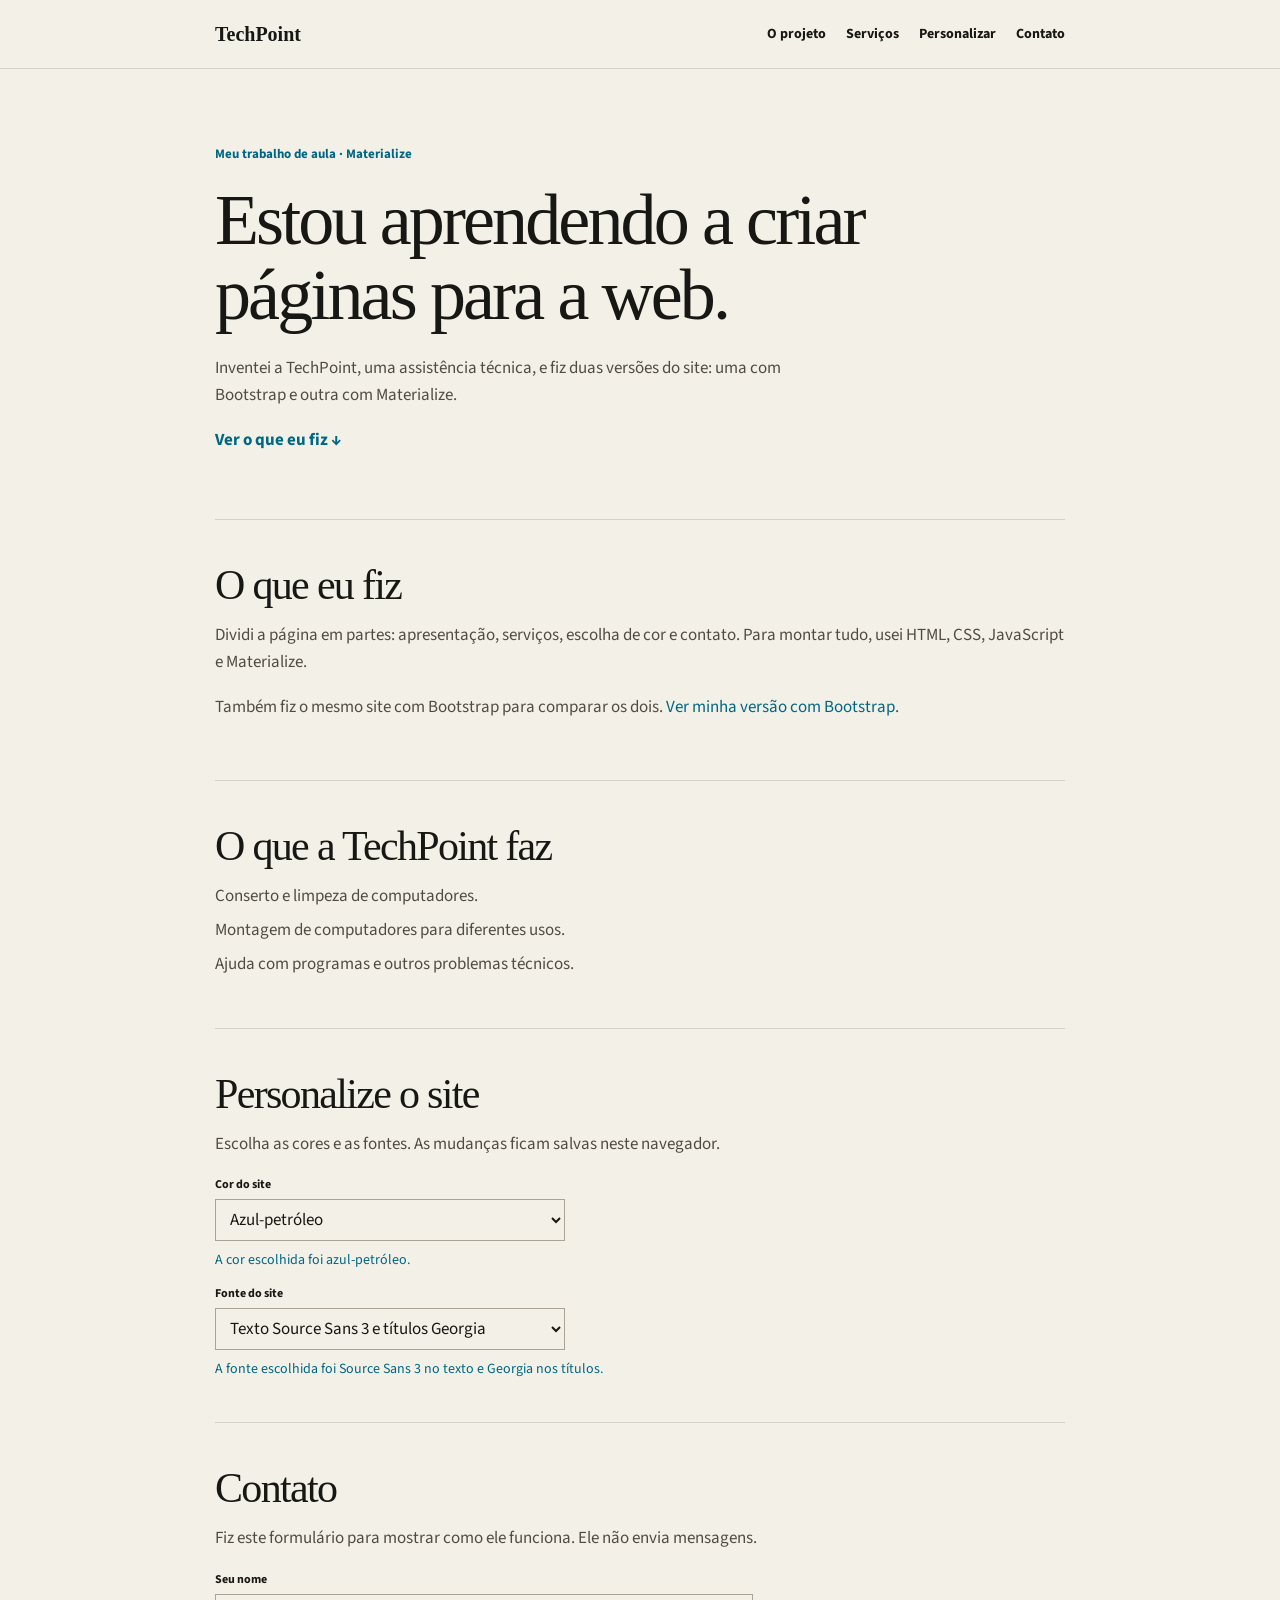
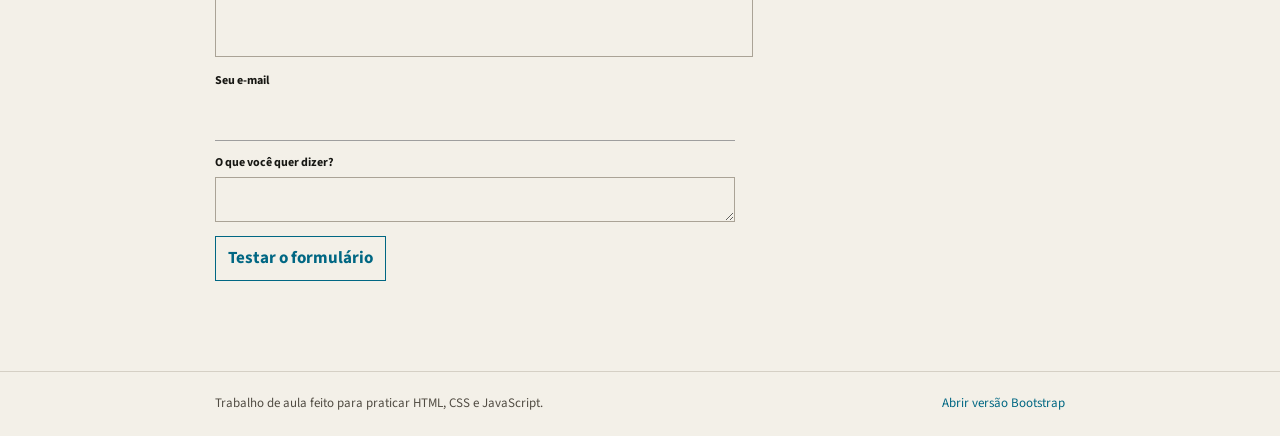
==== materialize/index.html @ 27cfdbdc "Add persistent font preferences" ====
<!doctype html>
<html lang="pt-BR">
<head>
  <meta charset="utf-8">
  <meta name="viewport" content="width=device-width, initial-scale=1">
  <title>TechPoint - Materialize</title>
  <link rel="preconnect" href="https://fonts.googleapis.com">
  <link rel="preconnect" href="https://fonts.gstatic.com" crossorigin>
  <link href="https://fonts.googleapis.com/css2?family=Source+Sans+3:wght@400;600;700&display=swap" rel="stylesheet">
  <link href="https://cdnjs.cloudflare.com/ajax/libs/materialize/1.0.0/css/materialize.min.css" rel="stylesheet">
  <link rel="stylesheet" href="../css/estilos.css">
</head>
<body>
  <header class="site-header">
    <div class="container header-content">
      <a class="logo" href="#inicio">TechPoint</a>
      <nav aria-label="Navegação principal">
        <a href="#projeto">O projeto</a>
        <a href="#servicos">Serviços</a>
        <a href="#preferencias">Personalizar</a>
        <a href="#contato">Contato</a>
      </nav>
    </div>
  </header>

  <main class="container">
    <section class="intro" id="inicio">
      <p class="eyebrow">Meu trabalho de aula · Materialize</p>
      <h1>Estou aprendendo a criar páginas para a web.</h1>
      <p>Inventei a TechPoint, uma assistência técnica, e fiz duas versões do site: uma com Bootstrap e outra com Materialize.</p>
      <a class="text-link" href="#projeto">Ver o que eu fiz ↓</a>
    </section>

    <section class="content-section" id="projeto">
      <h2>O que eu fiz</h2>
      <p>Dividi a página em partes: apresentação, serviços, escolha de cor e contato. Para montar tudo, usei HTML, CSS, JavaScript e Materialize.</p>
      <p>Também fiz o mesmo site com Bootstrap para comparar os dois. <a href="../bootstrap/">Ver minha versão com Bootstrap</a>.</p>
    </section>

    <section class="content-section" id="servicos">
      <h2>O que a TechPoint faz</h2>
      <ul class="service-list">
        <li>Conserto e limpeza de computadores.</li>
        <li>Montagem de computadores para diferentes usos.</li>
        <li>Ajuda com programas e outros problemas técnicos.</li>
      </ul>
    </section>

    <section class="content-section" id="preferencias">
      <h2>Personalize o site</h2>
      <p>Escolha as cores e as fontes. As mudanças ficam salvas neste navegador.</p>
      <label for="paleta">Cor do site</label>
      <select id="paleta" class="browser-default preference-select">
        <option value="petroleo">Azul-petróleo</option>
        <option value="oliva">Verde-oliva</option>
        <option value="ocre">Ocre</option>
      </select>
      <p id="estado-preferencia" class="status-message mensagem-destaque" role="status" aria-live="polite"></p>
      <label for="fonte">Fonte do site</label>
      <select id="fonte" class="browser-default preference-select">
        <option value="mista">Texto Source Sans 3 e títulos Georgia</option>
        <option value="serifada">Georgia</option>
        <option value="sem-serifa">Source Sans 3</option>
      </select>
      <p id="estado-fonte" class="status-message mensagem-destaque" role="status" aria-live="polite"></p>
    </section>

    <section class="content-section" id="contato">
      <h2>Contato</h2>
      <p>Fiz este formulário para mostrar como ele funciona. Ele não envia mensagens.</p>
      <form id="form-contato" class="contact-form">
        <label for="nome">Seu nome</label>
        <input id="nome" name="nome" autocomplete="name" required>

        <label for="email">Seu e-mail</label>
        <input id="email" name="email" type="email" autocomplete="email" required>

        <label for="mensagem">O que você quer dizer?</label>
        <textarea id="mensagem" name="mensagem" rows="3" required></textarea>

        <button class="simple-button" type="submit">Testar o formulário</button>
        <p id="resposta-formulario" class="status-message mensagem-destaque" role="status" aria-live="polite"></p>
      </form>
    </section>
  </main>

  <footer class="site-footer">
    <div class="container footer-content">
      <span>Trabalho de aula feito para praticar HTML, CSS e JavaScript.</span>
      <a href="../bootstrap/">Abrir versão Bootstrap</a>
    </div>
  </footer>
  <script src="../js/preferencias.js"></script>
</body>
</html>
---- css/estilos.css ----
:root {
  --fundo: #f3f0e8;
  --texto: #171713;
  --texto-suave: #514c43;
  --linha: #d5d0c5;
  --destaque: #006783;
  --fonte-corpo: "Source Sans 3", Arial, sans-serif;
  --fonte-titulo: Georgia, "Times New Roman", serif;
}

/* O JavaScript troca o tema usando este atributo. */
html[data-tema="oliva"] {
  --destaque: #69765e;
}

html[data-tema="ocre"] {
  --destaque: #a87920;
}

html[data-fonte="serifada"] {
  --fonte-corpo: Georgia, "Times New Roman", serif;
  --fonte-titulo: Georgia, "Times New Roman", serif;
}

html[data-fonte="sem-serifa"] {
  --fonte-corpo: "Source Sans 3", Arial, sans-serif;
  --fonte-titulo: "Source Sans 3", Arial, sans-serif;
}

* {
  box-sizing: border-box;
}

html {
  scroll-behavior: smooth;
}

body {
  margin: 0;
  background: var(--fundo);
  color: var(--texto-suave);
  font-family: var(--fonte-corpo);
  font-size: 17px;
  line-height: 1.6;
}

.container {
  width: calc(100% - 40px);
  max-width: 850px;
  margin: 0 auto;
  padding: 0;
}

a {
  color: var(--destaque);
}

a:hover {
  color: var(--destaque);
}

h1,
h2 {
  color: var(--texto);
  font-family: var(--fonte-titulo);
  font-weight: 400;
  letter-spacing: -0.04em;
}

h1 {
  max-width: 760px;
  margin: 0 0 22px;
  font-size: clamp(44px, 7vw, 72px);
  line-height: 1.04;
}

h2 {
  margin: 0 0 14px;
  font-size: clamp(32px, 4vw, 42px);
}

p {
  margin-top: 0;
}

label {
  display: block;
  margin: 12px 0 5px;
  color: var(--texto);
  font-weight: 700;
}

.site-header {
  border-bottom: 1px solid var(--linha);
}

.header-content {
  display: flex;
  min-height: 68px;
  align-items: center;
  justify-content: space-between;
  gap: 20px;
}

.logo {
  color: var(--texto);
  font-family: var(--fonte-titulo);
  font-size: 20px;
  font-weight: 700;
  text-decoration: none;
}

.site-header nav {
  display: flex;
  width: auto;
  height: auto;
  align-items: center;
  gap: 20px;
  background: transparent;
  box-shadow: none;
  line-height: normal;
}

.site-header nav a {
  padding: 0;
  color: var(--texto);
  font-size: 14px;
  font-weight: 700;
  text-decoration: none;
}

.site-header nav a:hover {
  color: var(--destaque);
}

.intro {
  padding: 75px 0 65px;
}

.eyebrow {
  margin-bottom: 18px;
  color: var(--destaque);
  font-size: 13px;
  font-weight: 700;
}

.intro > p:not(.eyebrow) {
  max-width: 610px;
  margin-bottom: 18px;
}

.text-link {
  font-weight: 700;
}

.content-section {
  padding: 42px 0;
  border-top: 1px solid var(--linha);
}

.service-list {
  margin: 0;
  padding-left: 22px;
}

.service-list li {
  margin: 7px 0;
}

.preference-select {
  display: block;
  width: 100%;
  max-width: 350px;
  height: 42px;
  padding: 0 10px;
  border: 1px solid #aaa396;
  border-radius: 0;
  background: transparent;
  color: var(--texto);
  font: inherit;
}

.contact-form {
  max-width: 520px;
}

.contact-form input,
.contact-form textarea {
  display: block;
  width: 100%;
  margin-bottom: 14px;
  padding: 8px;
  border: 1px solid #aaa396;
  border-radius: 0;
  background: transparent;
  color: var(--texto);
  font: inherit;
  box-shadow: none;
}

.contact-form textarea {
  resize: vertical;
}

.simple-button {
  padding: 8px 12px;
  border: 1px solid var(--destaque);
  background: transparent;
  color: var(--destaque);
  font: inherit;
  font-weight: 700;
  cursor: pointer;
}

.simple-button:hover {
  background: var(--destaque);
  color: white;
}

/* Use em mensagens que acompanham a cor escolhida. */
.mensagem-destaque,
.status-message {
  color: var(--destaque);
}

.status-message {
  min-height: 1.4em;
  margin: 8px 0 0;
  font-size: 14px;
}

.site-footer {
  margin-top: 20px;
  border-top: 1px solid var(--linha);
}

.footer-content {
  display: flex;
  min-height: 64px;
  align-items: center;
  justify-content: space-between;
  gap: 12px;
  font-size: 13px;
}

@media (max-width: 600px) {
  body {
    font-size: 16px;
  }

  .header-content {
    align-items: flex-start;
    flex-direction: column;
    justify-content: center;
    padding: 12px 0;
  }

  .site-header nav {
    flex-wrap: wrap;
    gap: 10px 16px;
  }

  .intro {
    padding: 54px 0 48px;
  }

  .content-section {
    padding: 32px 0;
  }

  .footer-content {
    align-items: flex-start;
    flex-direction: column;
    justify-content: center;
    padding: 14px 0;
  }
}
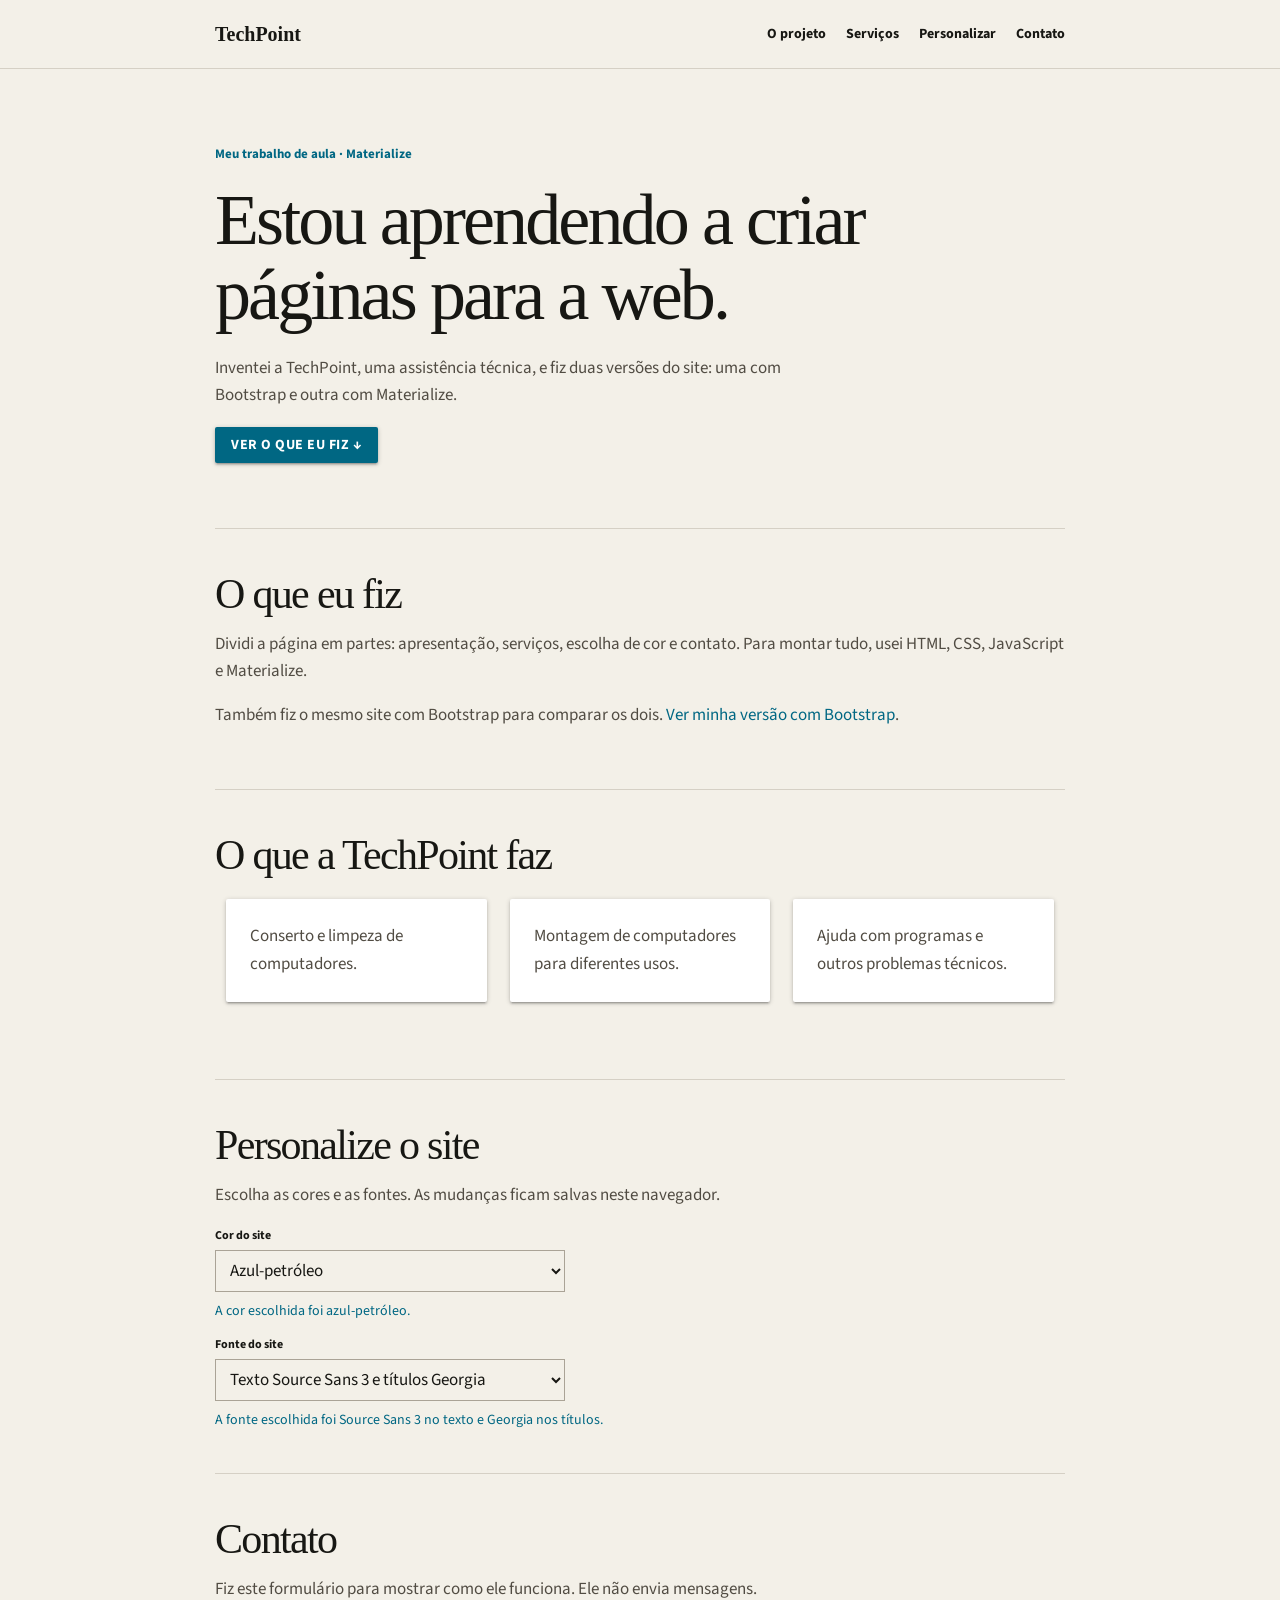
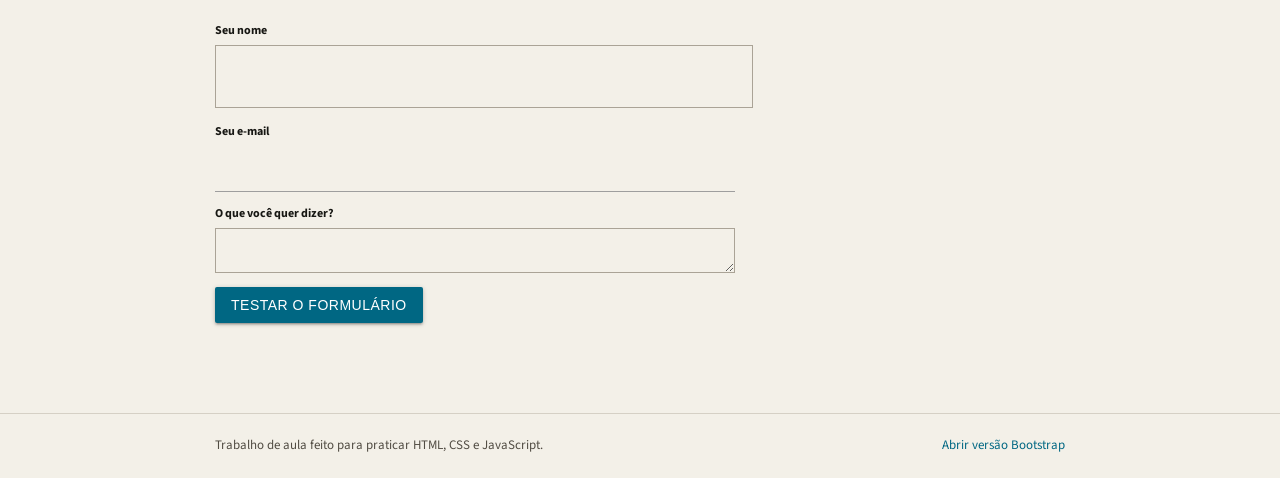
==== commit 846f2415: "Use framework grids cards and buttons" ====
--- a/materialize/index.html
+++ b/materialize/index.html
@@ -3,12 +3,13 @@
 <head>
   <meta charset="utf-8">
   <meta name="viewport" content="width=device-width, initial-scale=1">
+  <meta name="description" content="Versão Materialize do site TechPoint, criado para comparar frameworks CSS e testar personalização de cores e fontes.">
   <title>TechPoint - Materialize</title>
   <link rel="preconnect" href="https://fonts.googleapis.com">
   <link rel="preconnect" href="https://fonts.gstatic.com" crossorigin>
   <link href="https://fonts.googleapis.com/css2?family=Source+Sans+3:wght@400;600;700&display=swap" rel="stylesheet">
   <link href="https://cdnjs.cloudflare.com/ajax/libs/materialize/1.0.0/css/materialize.min.css" rel="stylesheet">
-  <link rel="stylesheet" href="../css/estilos.css">
+  <link rel="stylesheet" href="../css/estilos.css?v=3">
 </head>
 <body>
   <header class="site-header">
@@ -28,7 +29,7 @@
       <p class="eyebrow">Meu trabalho de aula · Materialize</p>
       <h1>Estou aprendendo a criar páginas para a web.</h1>
       <p>Inventei a TechPoint, uma assistência técnica, e fiz duas versões do site: uma com Bootstrap e outra com Materialize.</p>
-      <a class="text-link" href="#projeto">Ver o que eu fiz ↓</a>
+      <a class="waves-effect waves-light btn text-link" href="#projeto">Ver o que eu fiz ↓</a>
     </section>
 
     <section class="content-section" id="projeto">
@@ -39,11 +40,29 @@
 
     <section class="content-section" id="servicos">
       <h2>O que a TechPoint faz</h2>
-      <ul class="service-list">
-        <li>Conserto e limpeza de computadores.</li>
-        <li>Montagem de computadores para diferentes usos.</li>
-        <li>Ajuda com programas e outros problemas técnicos.</li>
-      </ul>
+      <div class="row service-grid">
+        <article class="col s12 m4">
+          <div class="card">
+            <div class="card-content">
+              <p>Conserto e limpeza de computadores.</p>
+            </div>
+          </div>
+        </article>
+        <article class="col s12 m4">
+          <div class="card">
+            <div class="card-content">
+              <p>Montagem de computadores para diferentes usos.</p>
+            </div>
+          </div>
+        </article>
+        <article class="col s12 m4">
+          <div class="card">
+            <div class="card-content">
+              <p>Ajuda com programas e outros problemas técnicos.</p>
+            </div>
+          </div>
+        </article>
+      </div>
     </section>
 
     <section class="content-section" id="preferencias">
@@ -70,15 +89,15 @@
       <p>Fiz este formulário para mostrar como ele funciona. Ele não envia mensagens.</p>
       <form id="form-contato" class="contact-form">
         <label for="nome">Seu nome</label>
-        <input id="nome" name="nome" autocomplete="name" required>
+        <input id="nome" name="nome" class="validate" autocomplete="name" required>
 
         <label for="email">Seu e-mail</label>
-        <input id="email" name="email" type="email" autocomplete="email" required>
+        <input id="email" name="email" type="email" class="validate" autocomplete="email" required>
 
         <label for="mensagem">O que você quer dizer?</label>
-        <textarea id="mensagem" name="mensagem" rows="3" required></textarea>
+        <textarea id="mensagem" name="mensagem" class="materialize-textarea" rows="3" required></textarea>
 
-        <button class="simple-button" type="submit">Testar o formulário</button>
+        <button class="waves-effect waves-light btn" type="submit">Testar o formulário</button>
         <p id="resposta-formulario" class="status-message mensagem-destaque" role="status" aria-live="polite"></p>
       </form>
     </section>
@@ -90,6 +109,6 @@
       <a href="../bootstrap/">Abrir versão Bootstrap</a>
     </div>
   </footer>
-  <script src="../js/preferencias.js"></script>
+  <script src="../js/preferencias.js?v=2"></script>
 </body>
 </html>
--- a/css/estilos.css
+++ b/css/estilos.css
@@ -158,13 +158,8 @@
   border-top: 1px solid var(--linha);
 }
 
-.service-list {
-  margin: 0;
-  padding-left: 22px;
-}
-
-.service-list li {
-  margin: 7px 0;
+.service-grid .card {
+  height: 100%;
 }
 
 .preference-select {
@@ -202,18 +197,17 @@
   resize: vertical;
 }
 
-.simple-button {
-  padding: 8px 12px;
-  border: 1px solid var(--destaque);
-  background: transparent;
-  color: var(--destaque);
-  font: inherit;
-  font-weight: 700;
-  cursor: pointer;
-}
-
-.simple-button:hover {
-  background: var(--destaque);
+.btn.btn-primary,
+.btn.waves-effect {
+  border-color: var(--destaque);
+  background-color: var(--destaque);
+  color: white;
+}
+
+.btn.btn-primary:hover,
+.btn.waves-effect:hover {
+  border-color: var(--texto);
+  background-color: var(--texto);
   color: white;
 }
 
@@ -275,3 +269,10 @@
     padding: 14px 0;
   }
 }
+
+/* Respeita quem prefere navegar sem animações de rolagem. */
+@media (prefers-reduced-motion: reduce) {
+  html {
+    scroll-behavior: auto;
+  }
+}
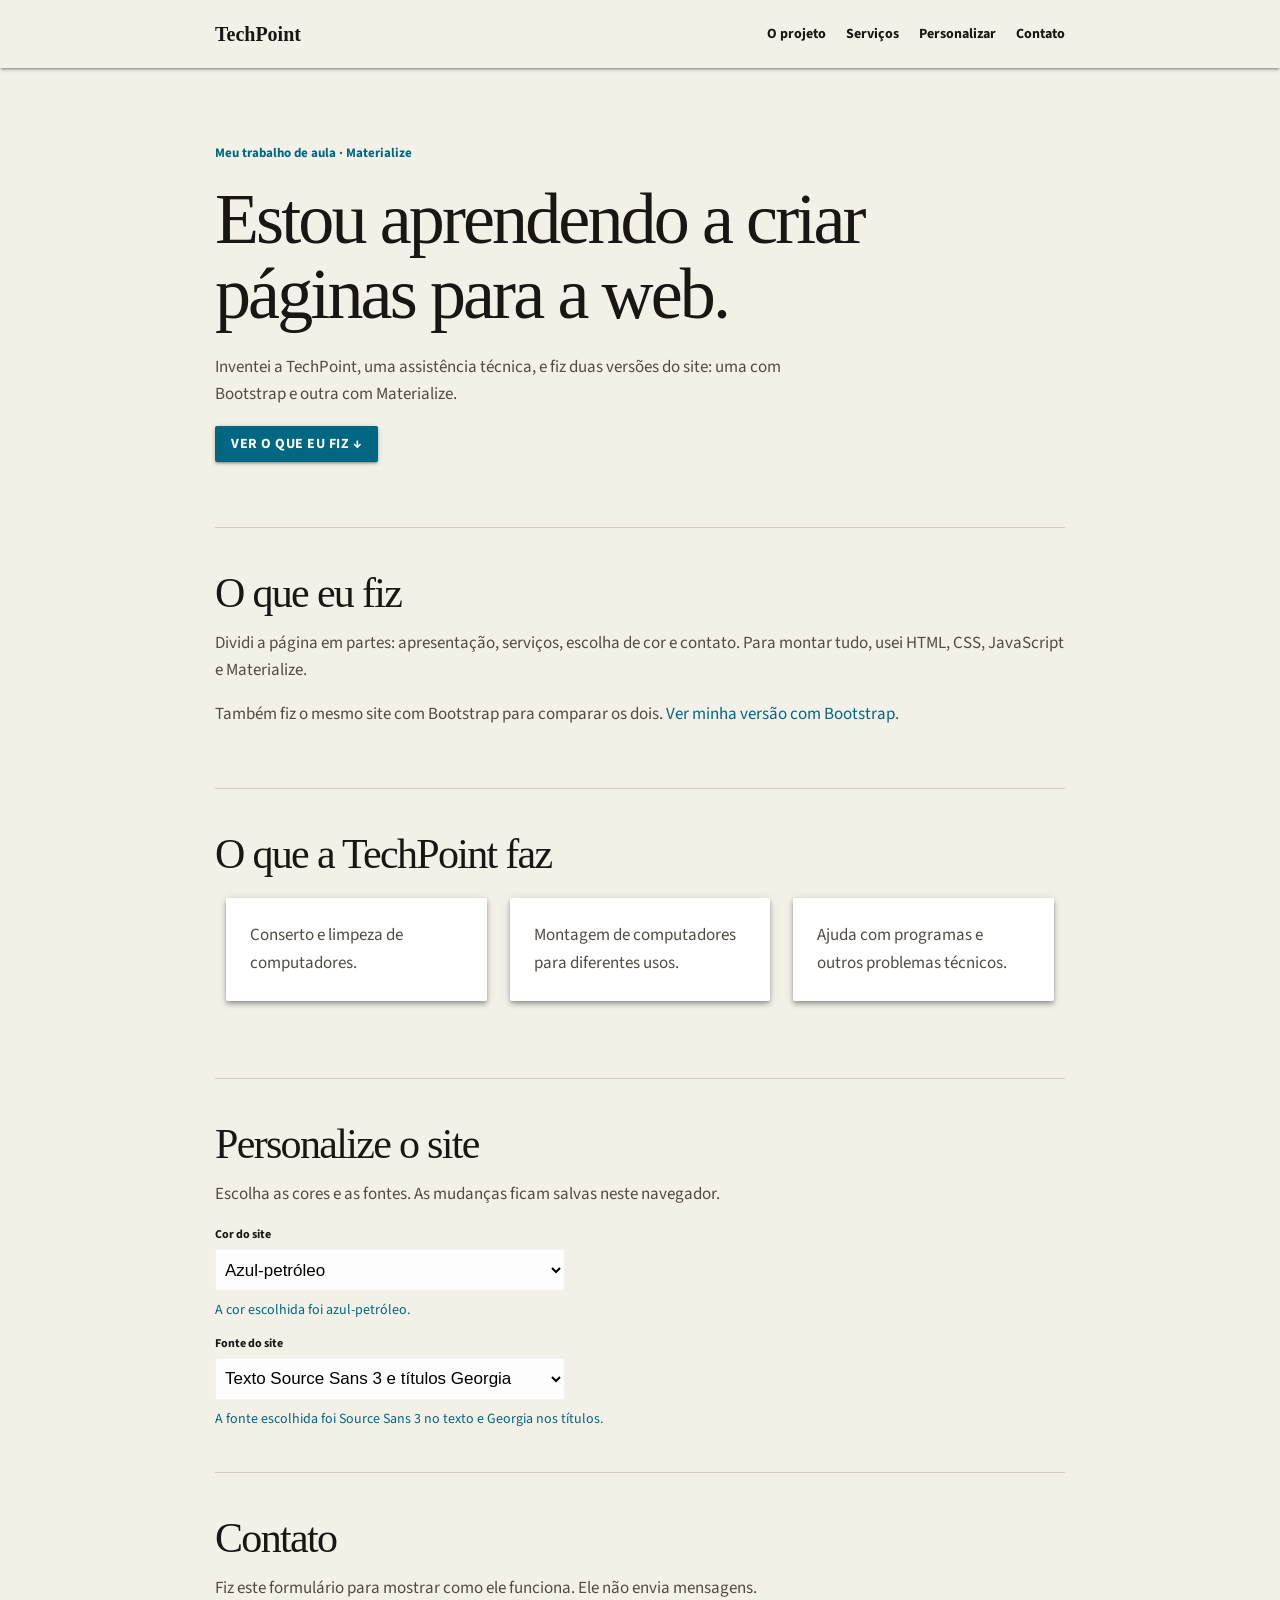
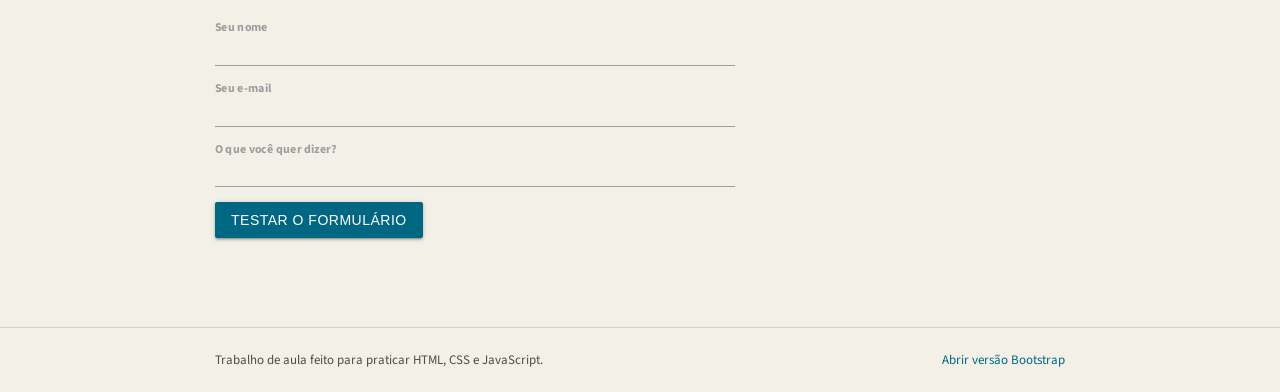
==== commit 10d4f4b3: "Differentiate Bootstrap and Materialize styles" ====
--- a/materialize/index.html
+++ b/materialize/index.html
@@ -9,10 +9,10 @@
   <link rel="preconnect" href="https://fonts.gstatic.com" crossorigin>
   <link href="https://fonts.googleapis.com/css2?family=Source+Sans+3:wght@400;600;700&display=swap" rel="stylesheet">
   <link href="https://cdnjs.cloudflare.com/ajax/libs/materialize/1.0.0/css/materialize.min.css" rel="stylesheet">
-  <link rel="stylesheet" href="../css/estilos.css?v=3">
+  <link rel="stylesheet" href="../css/estilos.css?v=6">
 </head>
-<body>
-  <header class="site-header">
+<body class="versao-materialize">
+  <header class="site-header z-depth-1">
     <div class="container header-content">
       <a class="logo" href="#inicio">TechPoint</a>
       <nav aria-label="Navegação principal">
@@ -42,21 +42,21 @@
       <h2>O que a TechPoint faz</h2>
       <div class="row service-grid">
         <article class="col s12 m4">
-          <div class="card">
+          <div class="card z-depth-2">
             <div class="card-content">
               <p>Conserto e limpeza de computadores.</p>
             </div>
           </div>
         </article>
         <article class="col s12 m4">
-          <div class="card">
+          <div class="card z-depth-2">
             <div class="card-content">
               <p>Montagem de computadores para diferentes usos.</p>
             </div>
           </div>
         </article>
         <article class="col s12 m4">
-          <div class="card">
+          <div class="card z-depth-2">
             <div class="card-content">
               <p>Ajuda com programas e outros problemas técnicos.</p>
             </div>
@@ -88,14 +88,20 @@
       <h2>Contato</h2>
       <p>Fiz este formulário para mostrar como ele funciona. Ele não envia mensagens.</p>
       <form id="form-contato" class="contact-form">
-        <label for="nome">Seu nome</label>
-        <input id="nome" name="nome" class="validate" autocomplete="name" required>
+        <div class="input-field">
+          <input id="nome" name="nome" class="validate" autocomplete="name" required>
+          <label for="nome" class="active">Seu nome</label>
+        </div>
 
-        <label for="email">Seu e-mail</label>
-        <input id="email" name="email" type="email" class="validate" autocomplete="email" required>
+        <div class="input-field">
+          <input id="email" name="email" type="email" class="validate" autocomplete="email" required>
+          <label for="email" class="active">Seu e-mail</label>
+        </div>
 
-        <label for="mensagem">O que você quer dizer?</label>
-        <textarea id="mensagem" name="mensagem" class="materialize-textarea" rows="3" required></textarea>
+        <div class="input-field">
+          <textarea id="mensagem" name="mensagem" class="materialize-textarea" rows="3" required></textarea>
+          <label for="mensagem" class="active">O que você quer dizer?</label>
+        </div>
 
         <button class="waves-effect waves-light btn" type="submit">Testar o formulário</button>
         <p id="resposta-formulario" class="status-message mensagem-destaque" role="status" aria-live="polite"></p>
--- a/css/estilos.css
+++ b/css/estilos.css
@@ -79,6 +79,20 @@
   font-size: clamp(32px, 4vw, 42px);
 }
 
+.versao-bootstrap h1,
+.versao-bootstrap h2 {
+  font-weight: 600;
+  letter-spacing: 0;
+}
+
+.versao-bootstrap h1 {
+  font-size: clamp(36px, 5vw, 56px);
+}
+
+.versao-bootstrap h2 {
+  font-size: clamp(28px, 3vw, 34px);
+}
+
 p {
   margin-top: 0;
 }
@@ -91,7 +105,15 @@
 }
 
 .site-header {
+  position: sticky;
+  top: 0;
+  z-index: 10;
   border-bottom: 1px solid var(--linha);
+  background: var(--fundo);
+}
+
+.versao-materialize .site-header {
+  border-bottom: 0;
 }
 
 .header-content {
@@ -135,6 +157,11 @@
 
 .intro {
   padding: 75px 0 65px;
+  scroll-margin-top: 110px;
+}
+
+.versao-bootstrap .intro {
+  padding: 48px 0;
 }
 
 .eyebrow {
@@ -156,6 +183,11 @@
 .content-section {
   padding: 42px 0;
   border-top: 1px solid var(--linha);
+  scroll-margin-top: 110px;
+}
+
+.versao-bootstrap .content-section {
+  padding: 28px 0;
 }
 
 .service-grid .card {
@@ -167,12 +199,6 @@
   width: 100%;
   max-width: 350px;
   height: 42px;
-  padding: 0 10px;
-  border: 1px solid #aaa396;
-  border-radius: 0;
-  background: transparent;
-  color: var(--texto);
-  font: inherit;
 }
 
 .contact-form {
@@ -184,31 +210,23 @@
   display: block;
   width: 100%;
   margin-bottom: 14px;
-  padding: 8px;
-  border: 1px solid #aaa396;
-  border-radius: 0;
-  background: transparent;
-  color: var(--texto);
-  font: inherit;
-  box-shadow: none;
-}
-
-.contact-form textarea {
-  resize: vertical;
-}
-
-.btn.btn-primary,
-.btn.waves-effect {
-  border-color: var(--destaque);
+}
+
+.versao-bootstrap .btn-primary {
+  --bs-btn-bg: var(--destaque);
+  --bs-btn-border-color: var(--destaque);
+  --bs-btn-hover-bg: var(--destaque);
+  --bs-btn-hover-border-color: var(--destaque);
+  --bs-btn-active-bg: var(--destaque);
+  --bs-btn-active-border-color: var(--destaque);
+}
+
+.versao-materialize .btn.waves-effect {
   background-color: var(--destaque);
-  color: white;
-}
-
-.btn.btn-primary:hover,
-.btn.waves-effect:hover {
-  border-color: var(--texto);
+}
+
+.versao-materialize .btn.waves-effect:hover {
   background-color: var(--texto);
-  color: white;
 }
 
 /* Use em mensagens que acompanham a cor escolhida. */
@@ -258,8 +276,16 @@
     padding: 54px 0 48px;
   }
 
+  .versao-bootstrap .intro {
+    padding: 40px 0;
+  }
+
   .content-section {
     padding: 32px 0;
+  }
+
+  .versao-bootstrap .content-section {
+    padding: 24px 0;
   }
 
   .footer-content {
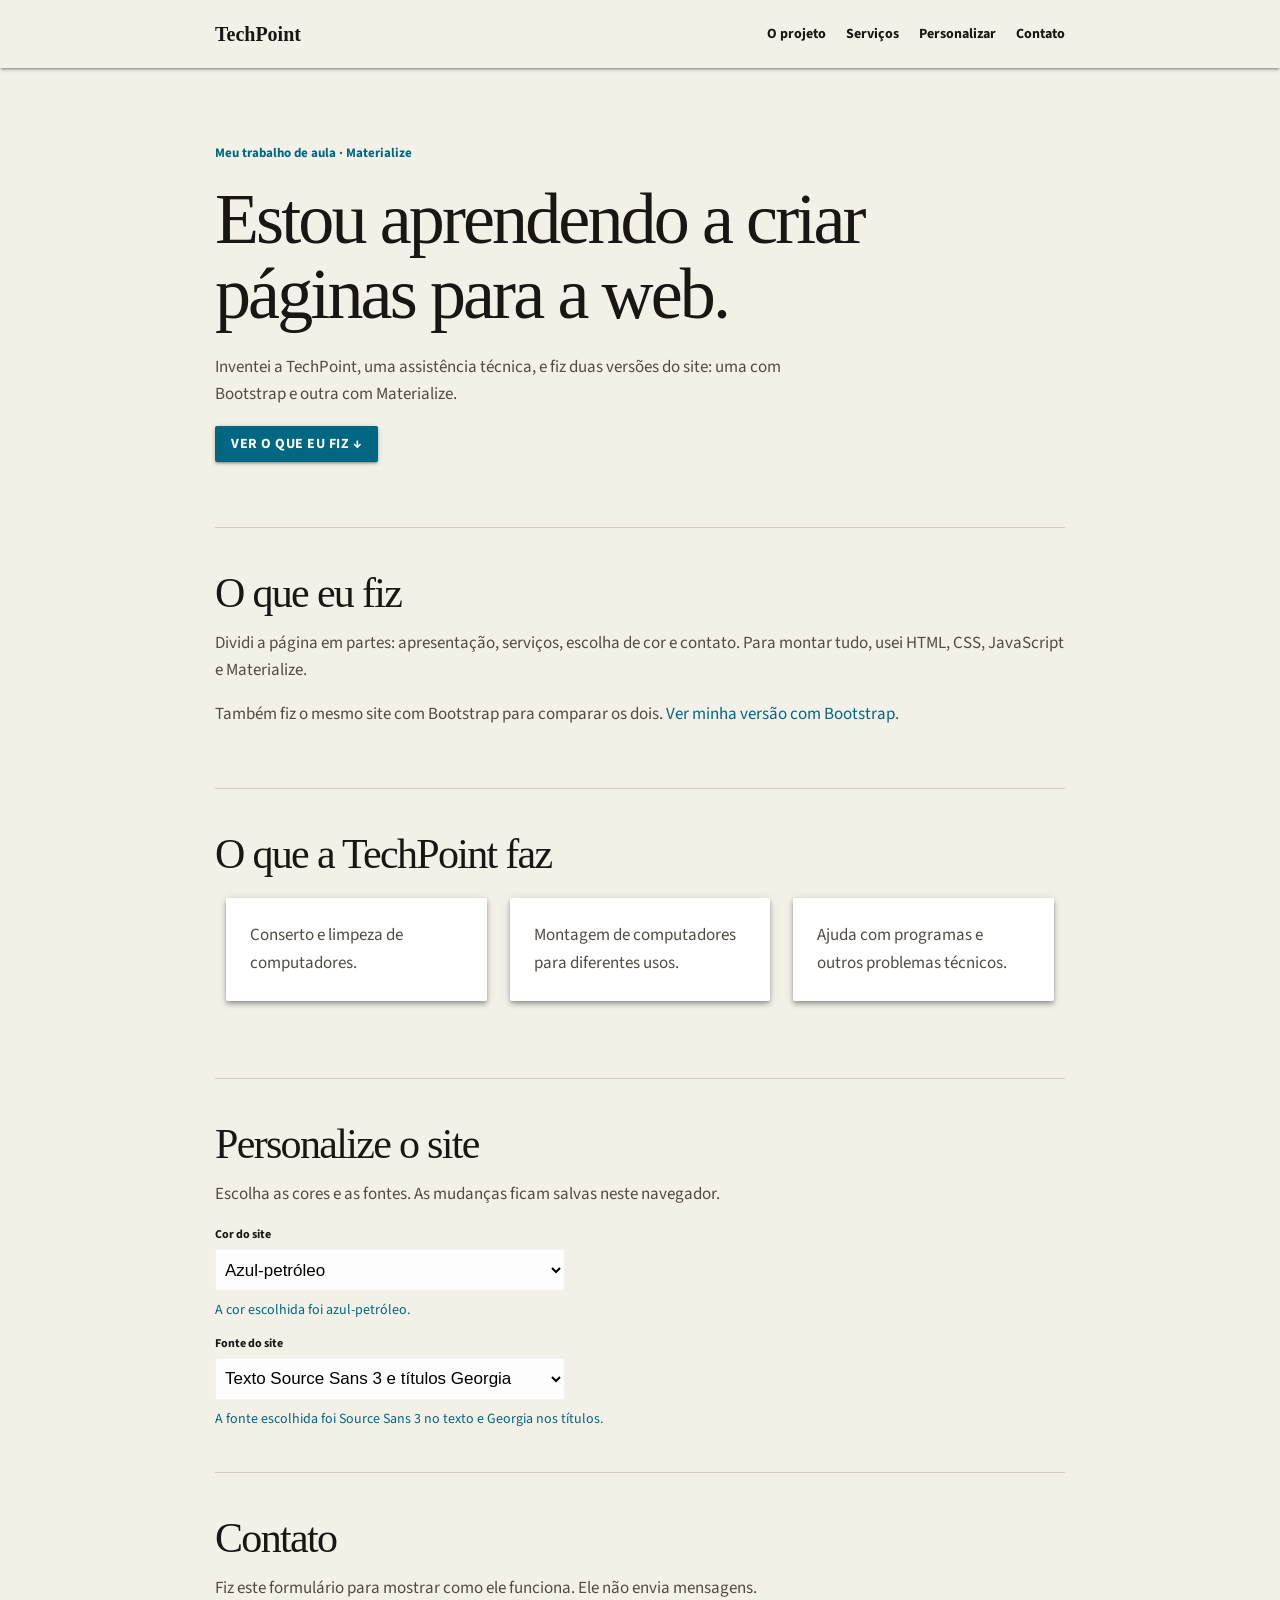
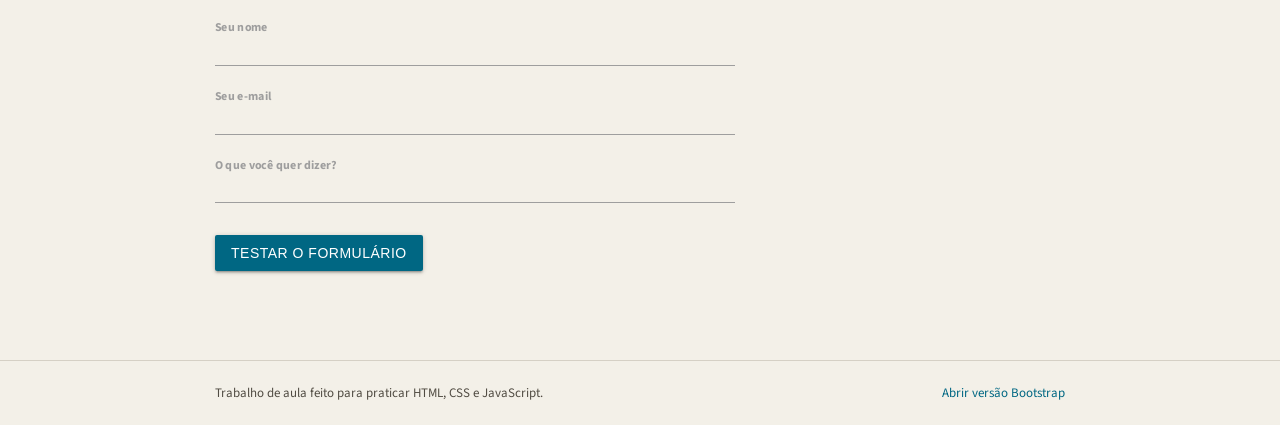
==== commit 7dd487be: "Simplify shared stylesheet" ====
--- a/materialize/index.html
+++ b/materialize/index.html
@@ -9,7 +9,7 @@
   <link rel="preconnect" href="https://fonts.gstatic.com" crossorigin>
   <link href="https://fonts.googleapis.com/css2?family=Source+Sans+3:wght@400;600;700&display=swap" rel="stylesheet">
   <link href="https://cdnjs.cloudflare.com/ajax/libs/materialize/1.0.0/css/materialize.min.css" rel="stylesheet">
-  <link rel="stylesheet" href="../css/estilos.css?v=6">
+  <link rel="stylesheet" href="../css/estilos.css?v=7">
 </head>
 <body class="versao-materialize">
   <header class="site-header z-depth-1">
--- a/css/estilos.css
+++ b/css/estilos.css
@@ -8,94 +8,65 @@
   --fonte-titulo: Georgia, "Times New Roman", serif;
 }
 
-/* O JavaScript troca o tema usando este atributo. */
-html[data-tema="oliva"] {
-  --destaque: #69765e;
-}
-
-html[data-tema="ocre"] {
-  --destaque: #a87920;
-}
-
+html[data-tema="oliva"] { --destaque: #69765e; }
+html[data-tema="ocre"] { --destaque: #a87920; }
 html[data-fonte="serifada"] {
   --fonte-corpo: Georgia, "Times New Roman", serif;
   --fonte-titulo: Georgia, "Times New Roman", serif;
 }
-
 html[data-fonte="sem-serifa"] {
   --fonte-corpo: "Source Sans 3", Arial, sans-serif;
   --fonte-titulo: "Source Sans 3", Arial, sans-serif;
 }
 
-* {
-  box-sizing: border-box;
-}
+* { box-sizing: border-box; }
 
-html {
-  scroll-behavior: smooth;
-}
+html { scroll-behavior: smooth; }
 
 body {
   margin: 0;
   background: var(--fundo);
   color: var(--texto-suave);
-  font-family: var(--fonte-corpo);
-  font-size: 17px;
-  line-height: 1.6;
+  font: 17px/1.6 var(--fonte-corpo);
 }
 
 .container {
   width: calc(100% - 40px);
   max-width: 850px;
   margin: 0 auto;
-  padding: 0;
 }
 
-a {
-  color: var(--destaque);
-}
+a { color: var(--destaque); }
 
-a:hover {
-  color: var(--destaque);
-}
-
-h1,
-h2 {
+h1, h2, .logo {
   color: var(--texto);
   font-family: var(--fonte-titulo);
-  font-weight: 400;
-  letter-spacing: -0.04em;
 }
 
 h1 {
   max-width: 760px;
   margin: 0 0 22px;
   font-size: clamp(44px, 7vw, 72px);
+  font-weight: 400;
+  letter-spacing: -0.04em;
   line-height: 1.04;
 }
 
 h2 {
   margin: 0 0 14px;
   font-size: clamp(32px, 4vw, 42px);
+  font-weight: 400;
+  letter-spacing: -0.04em;
 }
 
-.versao-bootstrap h1,
-.versao-bootstrap h2 {
+.versao-bootstrap h1, .versao-bootstrap h2 {
   font-weight: 600;
   letter-spacing: 0;
 }
+.versao-bootstrap h1 { font-size: clamp(36px, 5vw, 56px); }
+.versao-bootstrap h2 { font-size: clamp(28px, 3vw, 34px); }
 
-.versao-bootstrap h1 {
-  font-size: clamp(36px, 5vw, 56px);
-}
-
-.versao-bootstrap h2 {
-  font-size: clamp(28px, 3vw, 34px);
-}
-
-p {
-  margin-top: 0;
-}
+p { margin-top: 0; }
 
 label {
   display: block;
@@ -111,26 +82,15 @@
   border-bottom: 1px solid var(--linha);
   background: var(--fundo);
 }
+.versao-materialize .site-header { border: 0; }
 
-.versao-materialize .site-header {
-  border-bottom: 0;
-}
-
-.header-content {
+.header-content, .footer-content {
   display: flex;
-  min-height: 68px;
   align-items: center;
   justify-content: space-between;
-  gap: 20px;
 }
-
-.logo {
-  color: var(--texto);
-  font-family: var(--fonte-titulo);
-  font-size: 20px;
-  font-weight: 700;
-  text-decoration: none;
-}
+.header-content { min-height: 68px; gap: 20px; }
+.logo { font-size: 20px; font-weight: 700; text-decoration: none; }
 
 .site-header nav {
   display: flex;
@@ -142,7 +102,6 @@
   box-shadow: none;
   line-height: normal;
 }
-
 .site-header nav a {
   padding: 0;
   color: var(--texto);
@@ -150,49 +109,26 @@
   font-weight: 700;
   text-decoration: none;
 }
+.site-header nav a:hover { color: var(--destaque); }
 
-.site-header nav a:hover {
-  color: var(--destaque);
-}
-
-.intro {
-  padding: 75px 0 65px;
-  scroll-margin-top: 110px;
-}
-
-.versao-bootstrap .intro {
-  padding: 48px 0;
-}
-
+.intro, .content-section { scroll-margin-top: 110px; }
+.intro { padding: 75px 0 65px; }
+.versao-bootstrap .intro { padding: 48px 0; }
 .eyebrow {
   margin-bottom: 18px;
   color: var(--destaque);
   font-size: 13px;
   font-weight: 700;
 }
-
-.intro > p:not(.eyebrow) {
-  max-width: 610px;
-  margin-bottom: 18px;
-}
-
-.text-link {
-  font-weight: 700;
-}
+.intro > p:not(.eyebrow) { max-width: 610px; margin-bottom: 18px; }
+.text-link { font-weight: 700; }
 
 .content-section {
   padding: 42px 0;
   border-top: 1px solid var(--linha);
-  scroll-margin-top: 110px;
 }
-
-.versao-bootstrap .content-section {
-  padding: 28px 0;
-}
-
-.service-grid .card {
-  height: 100%;
-}
+.versao-bootstrap .content-section { padding: 28px 0; }
+.service-grid .card { height: 100%; }
 
 .preference-select {
   display: block;
@@ -200,18 +136,7 @@
   max-width: 350px;
   height: 42px;
 }
-
-.contact-form {
-  max-width: 520px;
-}
-
-.contact-form input,
-.contact-form textarea {
-  display: block;
-  width: 100%;
-  margin-bottom: 14px;
-}
-
+.contact-form { max-width: 520px; }
 .versao-bootstrap .btn-primary {
   --bs-btn-bg: var(--destaque);
   --bs-btn-border-color: var(--destaque);
@@ -220,85 +145,32 @@
   --bs-btn-active-bg: var(--destaque);
   --bs-btn-active-border-color: var(--destaque);
 }
+.versao-materialize .btn.waves-effect,
+.versao-materialize .btn.waves-effect:hover { background: var(--destaque); }
 
-.versao-materialize .btn.waves-effect {
-  background-color: var(--destaque);
-}
+.mensagem-destaque, .status-message { color: var(--destaque); }
+.status-message { min-height: 1.4em; margin: 8px 0 0; font-size: 14px; }
 
-.versao-materialize .btn.waves-effect:hover {
-  background-color: var(--texto);
-}
-
-/* Use em mensagens que acompanham a cor escolhida. */
-.mensagem-destaque,
-.status-message {
-  color: var(--destaque);
-}
-
-.status-message {
-  min-height: 1.4em;
-  margin: 8px 0 0;
-  font-size: 14px;
-}
-
-.site-footer {
-  margin-top: 20px;
-  border-top: 1px solid var(--linha);
-}
-
-.footer-content {
-  display: flex;
-  min-height: 64px;
-  align-items: center;
-  justify-content: space-between;
-  gap: 12px;
-  font-size: 13px;
-}
+.site-footer { margin-top: 20px; border-top: 1px solid var(--linha); }
+.footer-content { min-height: 64px; gap: 12px; font-size: 13px; }
 
 @media (max-width: 600px) {
-  body {
-    font-size: 16px;
-  }
-
-  .header-content {
+  body { font-size: 16px; }
+  .header-content, .footer-content {
     align-items: flex-start;
     flex-direction: column;
     justify-content: center;
-    padding: 12px 0;
   }
-
-  .site-header nav {
-    flex-wrap: wrap;
-    gap: 10px 16px;
-  }
-
-  .intro {
-    padding: 54px 0 48px;
-  }
-
-  .versao-bootstrap .intro {
-    padding: 40px 0;
-  }
-
-  .content-section {
-    padding: 32px 0;
-  }
-
-  .versao-bootstrap .content-section {
-    padding: 24px 0;
-  }
-
-  .footer-content {
-    align-items: flex-start;
-    flex-direction: column;
-    justify-content: center;
-    padding: 14px 0;
-  }
+  .header-content { padding: 12px 0; }
+  .site-header nav { flex-wrap: wrap; gap: 10px 16px; }
+  .intro { padding: 54px 0 48px; }
+  .versao-bootstrap .intro { padding: 40px 0; }
+  .content-section { padding: 32px 0; }
+  .versao-bootstrap .content-section { padding: 24px 0; }
+  .footer-content { padding: 14px 0; }
 }
 
-/* Respeita quem prefere navegar sem animações de rolagem. */
+/* Respeita a preferência por menos movimento. */
 @media (prefers-reduced-motion: reduce) {
-  html {
-    scroll-behavior: auto;
-  }
+  html { scroll-behavior: auto; }
 }
